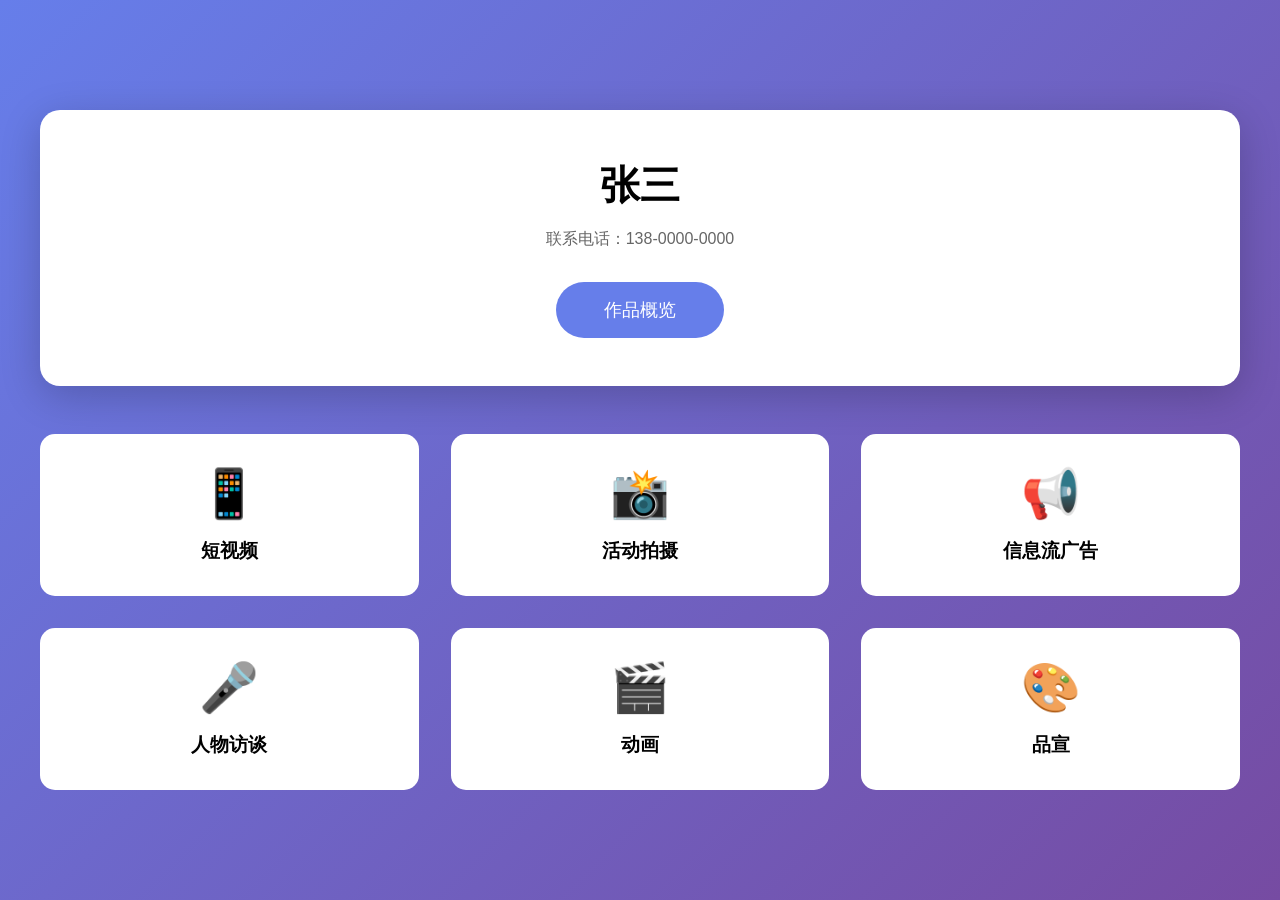
==== art/index.html @ 76b2b481 "Add art portfolio page" ====
<!DOCTYPE html>
<html lang="zh-CN">
<head>
    <meta charset="UTF-8">
    <meta name="viewport" content="width=device-width, initial-scale=1.0">
    <title>艺术作品集</title>
    <link rel="stylesheet" href="style.css">
</head>
<body>
    <div class="container">
        <div class="profile-card">
            <h1 class="name">张三</h1>
            <p class="contact">联系电话：138-0000-0000</p>
            <button class="overview-btn" onclick="scrollToWorks()">作品概览</button>
        </div>

        <div class="works-grid" id="works">
            <div class="work-item" onclick="openVideo('BV13ScXz9EZi')">
                <div class="work-icon">📱</div>
                <h3>短视频</h3>
            </div>
            <div class="work-item" onclick="openVideo('BV1hAcUzzETk')">
                <div class="work-icon">📸</div>
                <h3>活动拍摄</h3>
            </div>
            <div class="work-item" onclick="openVideo('BV1bw4m1v7pk')">
                <div class="work-icon">📢</div>
                <h3>信息流广告</h3>
            </div>
            <div class="work-item" onclick="openVideo('BV13ScXz9EZi')">
                <div class="work-icon">🎤</div>
                <h3>人物访谈</h3>
            </div>
            <div class="work-item" onclick="openVideo('BV1hAcUzzETk')">
                <div class="work-icon">🎬</div>
                <h3>动画</h3>
            </div>
            <div class="work-item" onclick="openVideo('BV1bw4m1v7pk')">
                <div class="work-icon">🎨</div>
                <h3>品宣</h3>
            </div>
        </div>
    </div>

    <div class="modal" id="videoModal">
        <div class="modal-content">
            <span class="close" onclick="closeModal()">&times;</span>
            <iframe id="videoFrame" src="" allowfullscreen></iframe>
        </div>
    </div>

    <script src="script.js"></script>
</body>
</html>
---- art/style.css ----
* {
    margin: 0;
    padding: 0;
    box-sizing: border-box;
}

body {
    font-family: -apple-system, BlinkMacSystemFont, "Segoe UI", sans-serif;
    background: linear-gradient(135deg, #667eea 0%, #764ba2 100%);
    min-height: 100vh;
    display: flex;
    align-items: center;
    justify-content: center;
    padding: 2rem;
}

.container {
    max-width: 1200px;
    width: 100%;
}

.profile-card {
    background: white;
    border-radius: 20px;
    padding: 3rem;
    text-align: center;
    box-shadow: 0 10px 40px rgba(0,0,0,0.2);
    margin-bottom: 3rem;
}

.name {
    font-size: 2.5rem;
    margin-bottom: 1rem;
}

.contact {
    color: #666;
    margin-bottom: 2rem;
}

.overview-btn {
    background: #667eea;
    color: white;
    border: none;
    padding: 1rem 3rem;
    border-radius: 50px;
    font-size: 1.1rem;
    cursor: pointer;
    transition: transform 0.3s;
}

.overview-btn:hover {
    transform: scale(1.05);
}

.works-grid {
    display: grid;
    grid-template-columns: repeat(3, 1fr);
    gap: 2rem;
}

.work-item {
    background: white;
    border-radius: 15px;
    padding: 2rem;
    text-align: center;
    cursor: pointer;
    transition: transform 0.3s;
}

.work-item:hover {
    transform: translateY(-10px);
}

.work-icon {
    font-size: 3rem;
    margin-bottom: 1rem;
}

.modal {
    display: none;
    position: fixed;
    top: 0;
    left: 0;
    width: 100%;
    height: 100%;
    background: rgba(0,0,0,0.9);
    z-index: 1000;
}

.modal-content {
    position: relative;
    width: 80%;
    max-width: 900px;
    margin: 5% auto;
}

.close {
    position: absolute;
    top: -40px;
    right: 0;
    color: white;
    font-size: 40px;
    cursor: pointer;
}

iframe {
    width: 100%;
    height: 500px;
    border: none;
}

@media (max-width: 768px) {
    .works-grid {
        grid-template-columns: repeat(2, 1fr);
    }
}
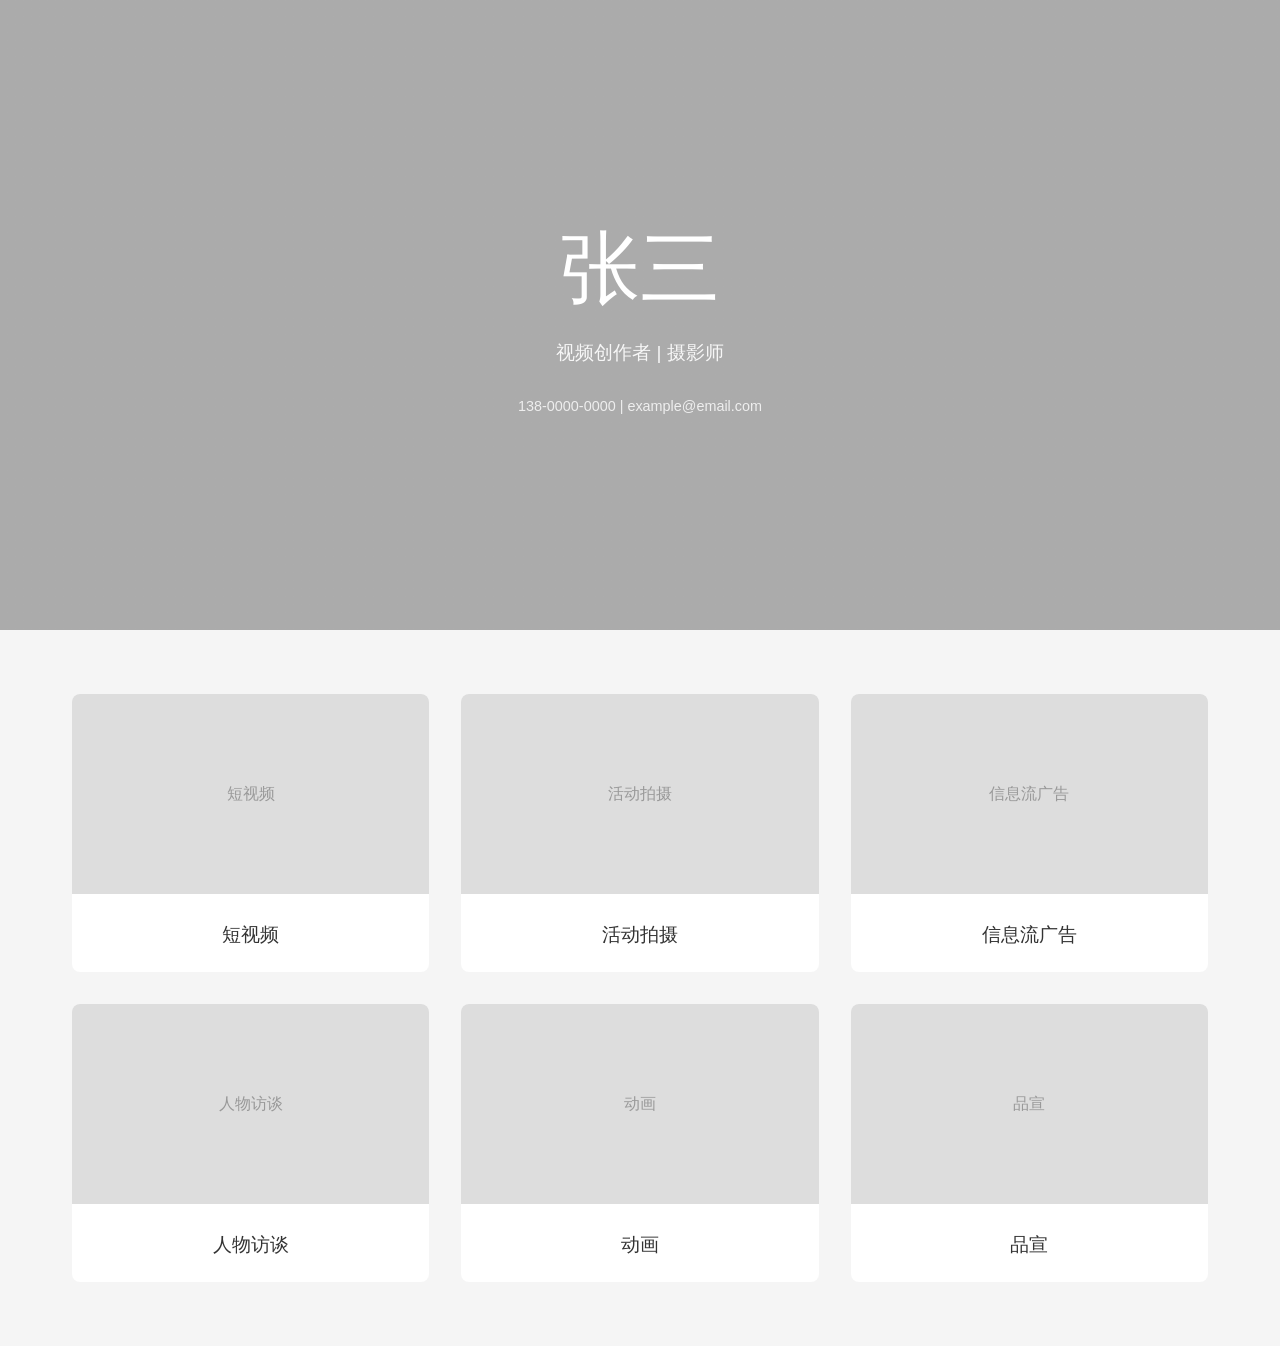
==== commit 6d208194: "Update art portfolio v2.0: minimal design with JSON config" ====
--- a/art/index.html
+++ b/art/index.html
@@ -3,43 +3,23 @@
 <head>
     <meta charset="UTF-8">
     <meta name="viewport" content="width=device-width, initial-scale=1.0">
-    <title>艺术作品集</title>
+    <title>作品集</title>
     <link rel="stylesheet" href="style.css">
 </head>
 <body>
-    <div class="container">
-        <div class="profile-card">
-            <h1 class="name">张三</h1>
-            <p class="contact">联系电话：138-0000-0000</p>
-            <button class="overview-btn" onclick="scrollToWorks()">作品概览</button>
+    <div class="homepage" id="homepage">
+        <div class="hero">
+            <h1 class="hero-title" id="heroTitle"></h1>
+            <p class="hero-subtitle" id="heroSubtitle"></p>
+            <p class="hero-contact" id="heroContact"></p>
         </div>
+        <div class="categories" id="categories"></div>
+    </div>
 
-        <div class="works-grid" id="works">
-            <div class="work-item" onclick="openVideo('BV13ScXz9EZi')">
-                <div class="work-icon">📱</div>
-                <h3>短视频</h3>
-            </div>
-            <div class="work-item" onclick="openVideo('BV1hAcUzzETk')">
-                <div class="work-icon">📸</div>
-                <h3>活动拍摄</h3>
-            </div>
-            <div class="work-item" onclick="openVideo('BV1bw4m1v7pk')">
-                <div class="work-icon">📢</div>
-                <h3>信息流广告</h3>
-            </div>
-            <div class="work-item" onclick="openVideo('BV13ScXz9EZi')">
-                <div class="work-icon">🎤</div>
-                <h3>人物访谈</h3>
-            </div>
-            <div class="work-item" onclick="openVideo('BV1hAcUzzETk')">
-                <div class="work-icon">🎬</div>
-                <h3>动画</h3>
-            </div>
-            <div class="work-item" onclick="openVideo('BV1bw4m1v7pk')">
-                <div class="work-icon">🎨</div>
-                <h3>品宣</h3>
-            </div>
-        </div>
+    <div class="category-page" id="categoryPage" style="display:none;">
+        <button class="back-btn" onclick="goBack()">< back</button>
+        <h2 class="page-title" id="pageTitle"></h2>
+        <div class="works-grid" id="worksGrid"></div>
     </div>
 
     <div class="modal" id="videoModal">
--- a/art/style.css
+++ b/art/style.css
@@ -6,75 +6,137 @@
 
 body {
     font-family: -apple-system, BlinkMacSystemFont, "Segoe UI", sans-serif;
-    background: linear-gradient(135deg, #667eea 0%, #764ba2 100%);
+    background: #f5f5f5;
+    color: #333;
+}
+
+.homepage {
     min-height: 100vh;
+}
+
+.hero {
+    height: 70vh;
     display: flex;
+    flex-direction: column;
     align-items: center;
     justify-content: center;
-    padding: 2rem;
+    background: linear-gradient(rgba(0,0,0,0.3), rgba(0,0,0,0.3)), url('images/bg.jpg') center/cover;
+    color: white;
+    text-align: center;
 }
 
-.container {
-    max-width: 1200px;
-    width: 100%;
-}
-
-.profile-card {
-    background: white;
-    border-radius: 20px;
-    padding: 3rem;
-    text-align: center;
-    box-shadow: 0 10px 40px rgba(0,0,0,0.2);
-    margin-bottom: 3rem;
-}
-
-.name {
-    font-size: 2.5rem;
+.hero-title {
+    font-size: 5rem;
+    font-weight: 300;
     margin-bottom: 1rem;
 }
 
-.contact {
-    color: #666;
+.hero-subtitle {
+    font-size: 1.2rem;
     margin-bottom: 2rem;
+    opacity: 0.9;
 }
 
-.overview-btn {
-    background: #667eea;
-    color: white;
-    border: none;
-    padding: 1rem 3rem;
-    border-radius: 50px;
-    font-size: 1.1rem;
-    cursor: pointer;
-    transition: transform 0.3s;
+.hero-contact {
+    font-size: 0.9rem;
+    opacity: 0.8;
 }
 
-.overview-btn:hover {
-    transform: scale(1.05);
-}
-
-.works-grid {
+.categories {
+    max-width: 1200px;
+    margin: 4rem auto;
+    padding: 0 2rem;
     display: grid;
     grid-template-columns: repeat(3, 1fr);
     gap: 2rem;
 }
 
-.work-item {
+.category-card {
     background: white;
-    border-radius: 15px;
-    padding: 2rem;
-    text-align: center;
+    border-radius: 8px;
+    overflow: hidden;
     cursor: pointer;
     transition: transform 0.3s;
 }
 
-.work-item:hover {
-    transform: translateY(-10px);
+.category-card:hover {
+    transform: translateY(-5px);
 }
 
-.work-icon {
-    font-size: 3rem;
-    margin-bottom: 1rem;
+.category-card img {
+    width: 100%;
+    height: 200px;
+    object-fit: cover;
+}
+
+.category-card h3 {
+    padding: 1.5rem;
+    text-align: center;
+    font-weight: 400;
+}
+
+.category-page {
+    min-height: 100vh;
+    padding: 2rem;
+}
+
+.back-btn {
+    background: none;
+    border: none;
+    font-size: 1rem;
+    cursor: pointer;
+    color: #666;
+    margin-bottom: 2rem;
+}
+
+.page-title {
+    text-align: center;
+    font-size: 2.5rem;
+    font-weight: 300;
+    margin-bottom: 3rem;
+}
+
+.works-grid {
+    max-width: 1400px;
+    margin: 0 auto;
+    display: grid;
+    grid-template-columns: repeat(4, 1fr);
+    gap: 1.5rem;
+}
+
+.work-card {
+    background: white;
+    border-radius: 8px;
+    overflow: hidden;
+    cursor: pointer;
+    transition: transform 0.3s;
+}
+
+.work-card:hover {
+    transform: translateY(-5px);
+}
+
+.work-card img {
+    width: 100%;
+    height: 200px;
+    object-fit: cover;
+}
+
+.work-info {
+    padding: 1rem;
+}
+
+.work-title {
+    font-size: 1rem;
+    margin-bottom: 0.5rem;
+}
+
+.work-desc {
+    font-size: 0.85rem;
+    color: #666;
+    overflow: hidden;
+    text-overflow: ellipsis;
+    white-space: nowrap;
 }
 
 .modal {
@@ -111,6 +173,9 @@
 }
 
 @media (max-width: 768px) {
+    .categories {
+        grid-template-columns: repeat(2, 1fr);
+    }
     .works-grid {
         grid-template-columns: repeat(2, 1fr);
     }
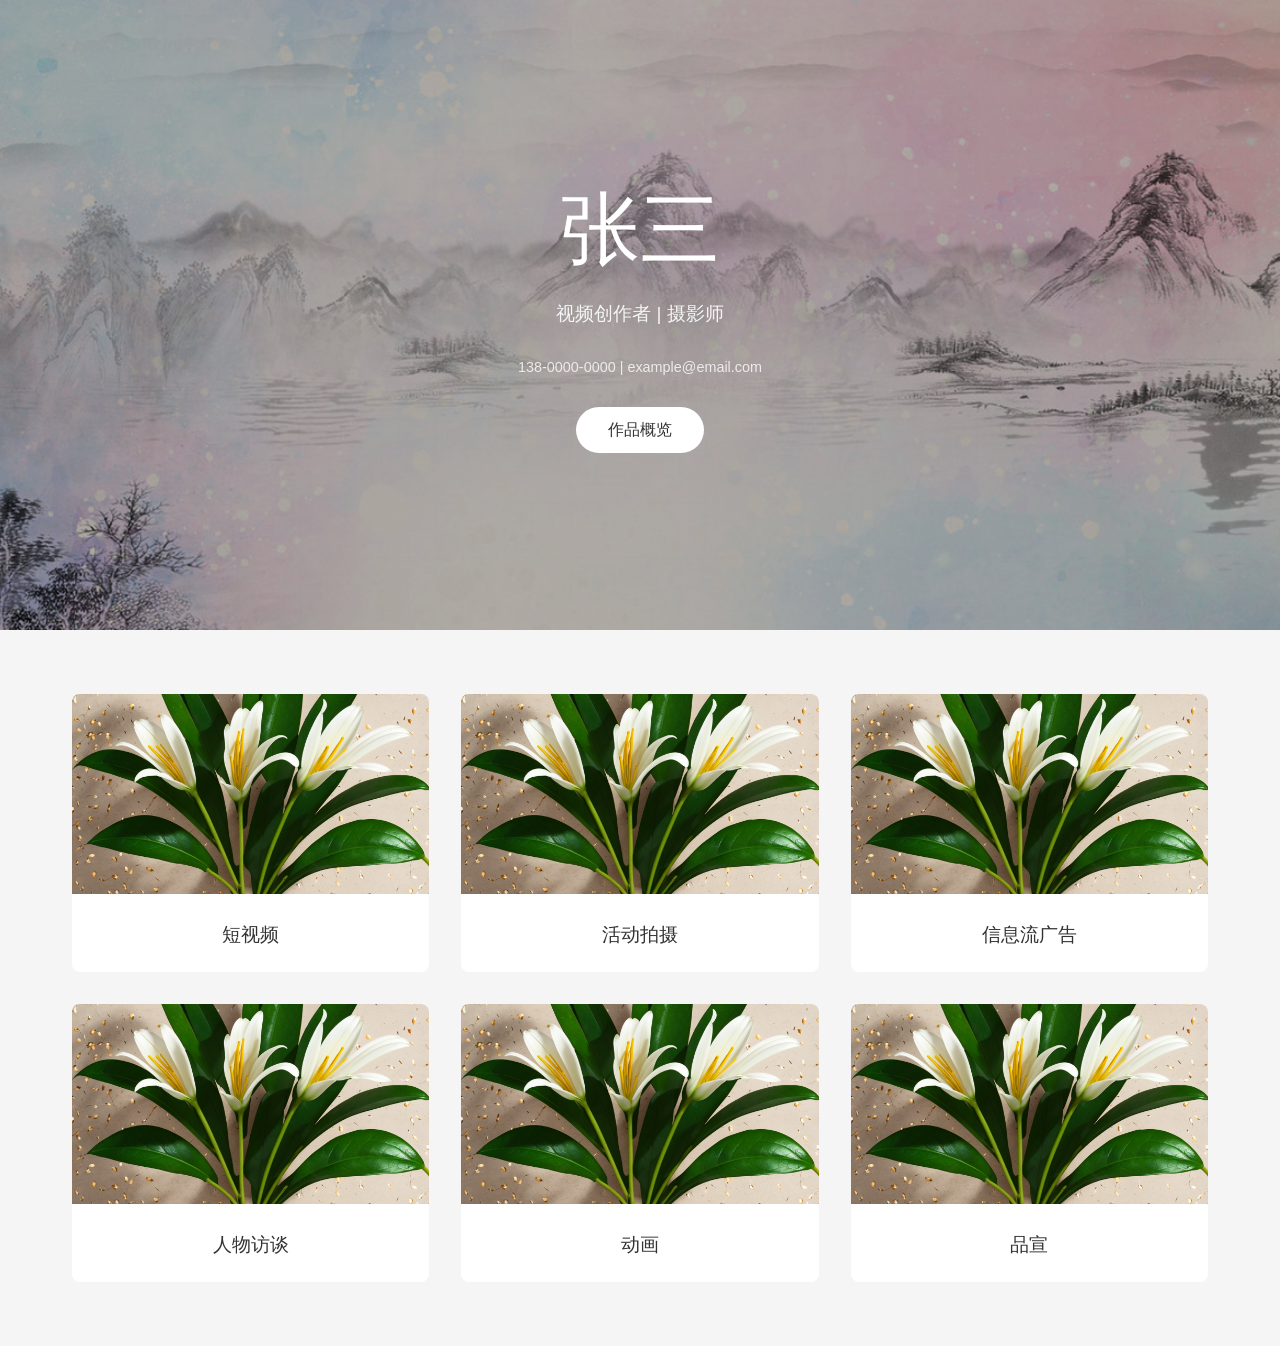
==== commit 7db8df6d: "Add showreel button to homepage" ====
--- a/art/index.html
+++ b/art/index.html
@@ -12,6 +12,7 @@
             <h1 class="hero-title" id="heroTitle"></h1>
             <p class="hero-subtitle" id="heroSubtitle"></p>
             <p class="hero-contact" id="heroContact"></p>
+            <button class="showreel-btn" id="showreelBtn">作品概览</button>
         </div>
         <div class="categories" id="categories"></div>
     </div>
--- a/art/style.css
+++ b/art/style.css
@@ -42,6 +42,22 @@
     opacity: 0.8;
 }
 
+.showreel-btn {
+    margin-top: 2rem;
+    padding: 0.8rem 2rem;
+    background: white;
+    color: #333;
+    border: none;
+    border-radius: 50px;
+    font-size: 1rem;
+    cursor: pointer;
+    transition: transform 0.3s;
+}
+
+.showreel-btn:hover {
+    transform: scale(1.05);
+}
+
 .categories {
     max-width: 1200px;
     margin: 4rem auto;
@@ -173,10 +189,18 @@
 }
 
 @media (max-width: 768px) {
+    .hero-title {
+        font-size: 3rem;
+    }
     .categories {
         grid-template-columns: repeat(2, 1fr);
+        gap: 1rem;
     }
     .works-grid {
         grid-template-columns: repeat(2, 1fr);
-    }
-}
+        gap: 1rem;
+    }
+    .page-title {
+        font-size: 2rem;
+    }
+}
